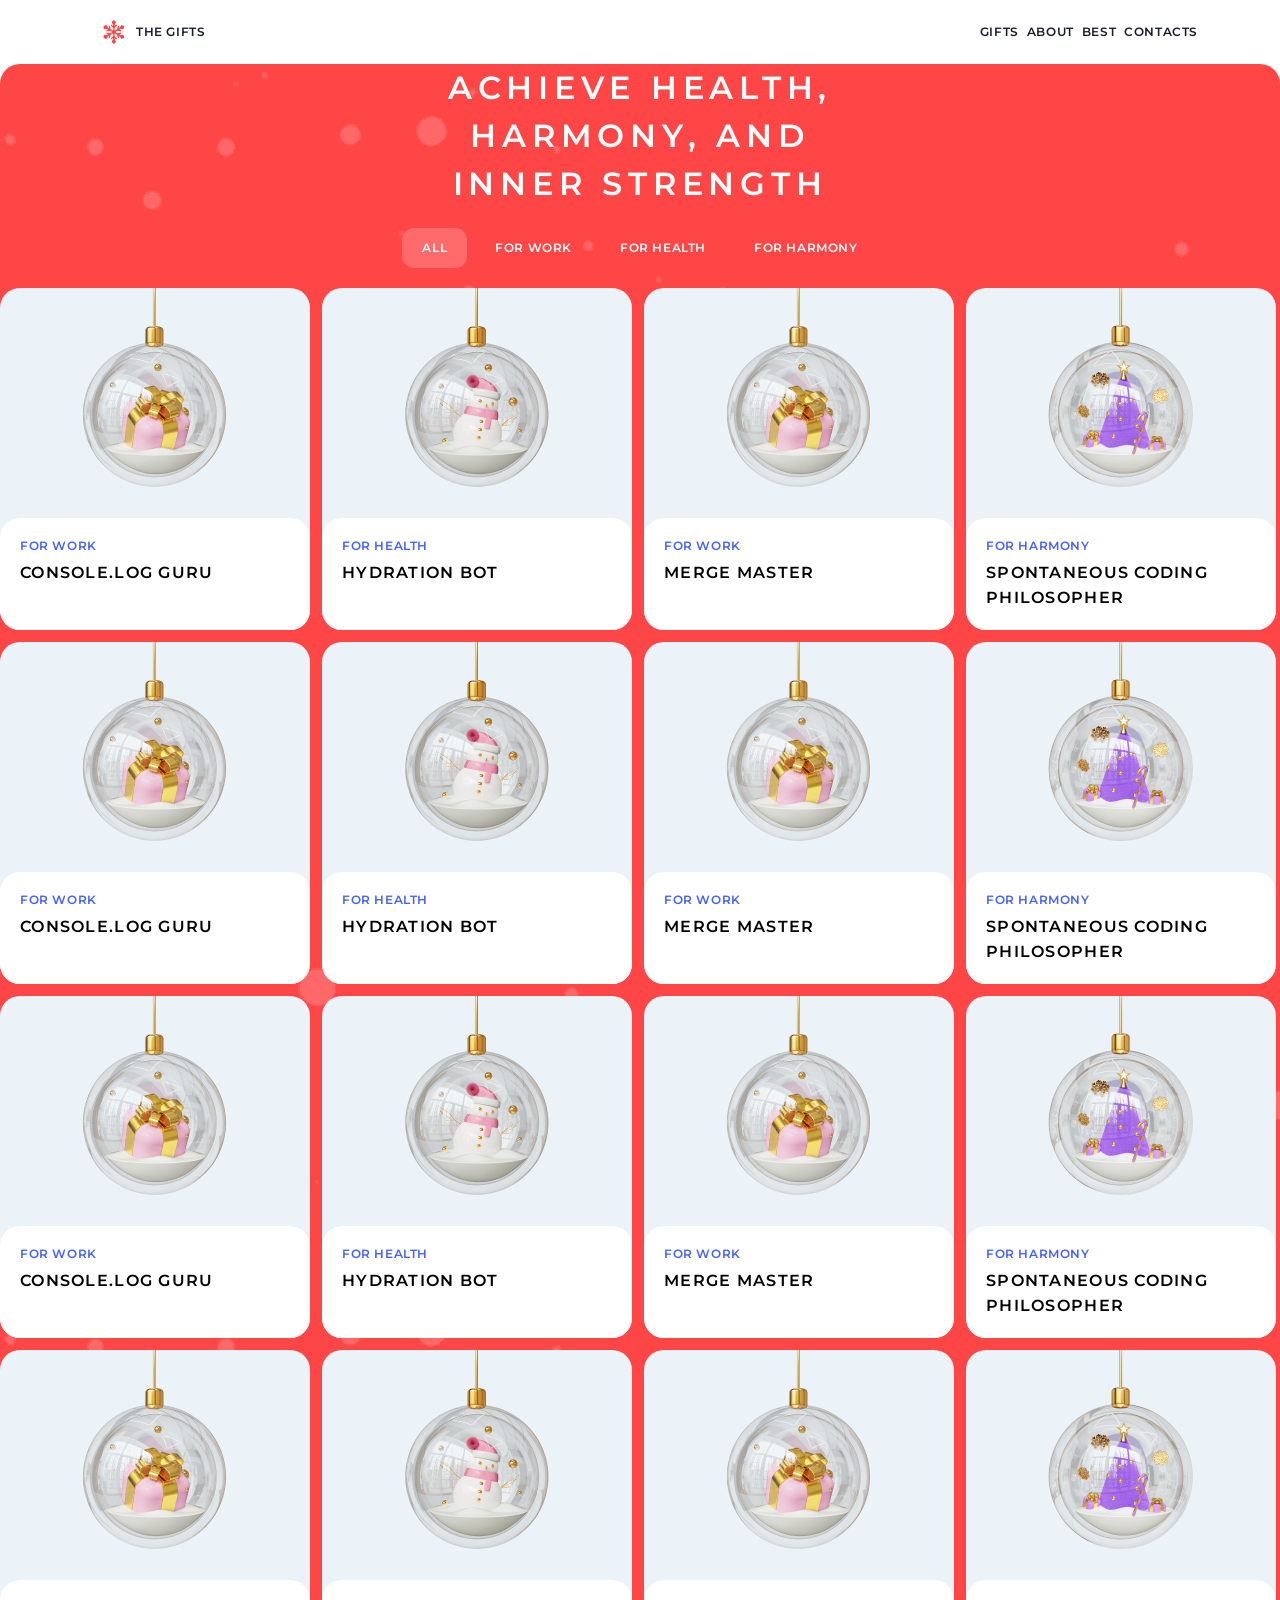
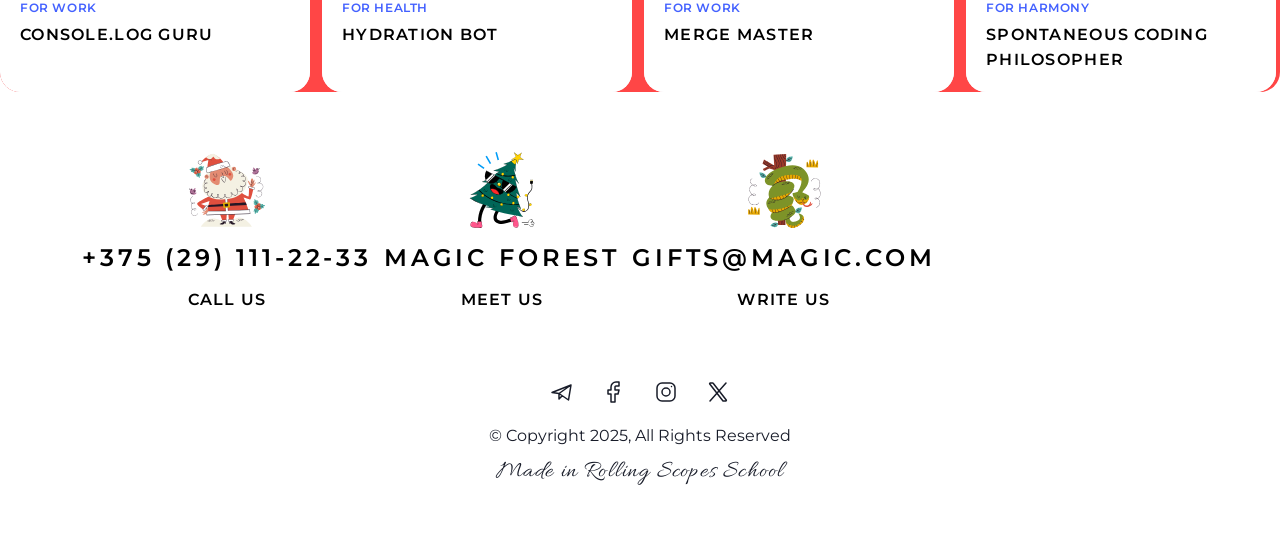
==== gift.html @ 31891e36 "feat: added changes for slider section, link for footer, hover: for button, card, nav bar. Added new" ====
<!DOCTYPE html>
<html lang="en">

<head>
    <meta charset="UTF-8">
    <meta name="viewport" content="width=device-width, initial-scale=1.0">
    <link rel="preconnect" href="https://fonts.googleapis.com">
    <link rel="preconnect" href="https://fonts.gstatic.com" crossorigin>
    <link
        href="https://fonts.googleapis.com/css2?family=Montserrat:ital,wght@0,100..900;1,100..900&family=Oswald:wght@200..700&display=swap"
        rel="stylesheet">
    <link rel="preconnect" href="https://fonts.googleapis.com">
    <link rel="preconnect" href="https://fonts.gstatic.com" crossorigin>
    <link
        href="https://fonts.googleapis.com/css2?family=Allura&family=Montserrat:ital,wght@0,100..900;1,100..900&family=Oswald:wght@200..700&display=swap"
        rel="stylesheet">
    <link rel="stylesheet" href="css/main.css">
    <title>Document</title>
</head>

<body class="container">
    <div class="container container-header">
        <div class="block-logo">
            <a href="index.html" class="logo">
                <img class="icon-logo" src="assets/icons/Vector.svg" alt="logo">
            </a>
            <h4 class="logo"><a href="index.html">the gifts</a></h4>
        </div>

        <div class="nav-bar">
            <div class="gift">gifts</div>
            <div class="about"><a href="#about">about</a></div>
            <div class="best"><a href="#best">best</a></div>
            <div class="nav-contact"><a href="#footer">contacts</a></div>
        </div>
    </div>

    <div class="main">
        <div class="gits">
            <h1 class="h1">Achieve health,<br> harmony, and<br> inner strength</h1>
            <div class="gift-bar">
                <div class="item-gift-bar action-small active">All</div>
                <div class="item-gift-bar action-small">for work</div>
                <div class="item-gift-bar action-small">for health</div>
                <div class="item-gift-bar action-small">for harmony</div>
            </div>



            <div class="container-gift margin-section" id="best">
                <div class="card-list">
                    <div class="card">
                        <img src="assets/img/gift-for-work.png" alt="picture-gift-for-harmony">
                        <div class="conteiner-info-gift">
                            <div class="title-gift h4 tag-purple">For work</div>
                            <div class="description-gift h3">Console.log Guru</div>
                        </div>
                    </div>

                    <div class="card">
                        <img src="assets/img/gift-for-health.png" alt="picture-gift-for-harmony">
                        <div class="conteiner-info-gift">
                            <div class="title-gift h4 tag-purple">For health</div>
                            <div class="description-gift h3">Hydration Bot</div>
                        </div>
                    </div>

                    <div class="card">
                        <img src="assets/img/gift-for-work.png" alt="picture-gift-for-harmony">
                        <div class="conteiner-info-gift">
                            <div class="title-gift h4 tag-purple">For work</div>
                            <div class="description-gift h3">Merge Master</div>
                        </div>
                    </div>

                    <div class="card">
                        <img src="assets/img/gift-for-harmony.png" alt="picture-gift-for-harmony">
                        <div class="conteiner-info-gift">
                            <div class="title-gift h4 tag-purple">For harmony</div>
                            <div class="description-gift h3">Spontaneous Coding Philosopher</div>
                        </div>
                    </div>
                    <div class="card">
                        <img src="assets/img/gift-for-work.png" alt="picture-gift-for-harmony">
                        <div class="conteiner-info-gift">
                            <div class="title-gift h4 tag-purple">For work</div>
                            <div class="description-gift h3">Console.log Guru</div>
                        </div>
                    </div>

                    <div class="card">
                        <img src="assets/img/gift-for-health.png" alt="picture-gift-for-harmony">
                        <div class="conteiner-info-gift">
                            <div class="title-gift h4 tag-purple">For health</div>
                            <div class="description-gift h3">Hydration Bot</div>
                        </div>
                    </div>

                    <div class="card">
                        <img src="assets/img/gift-for-work.png" alt="picture-gift-for-harmony">
                        <div class="conteiner-info-gift">
                            <div class="title-gift h4 tag-purple">For work</div>
                            <div class="description-gift h3">Merge Master</div>
                        </div>
                    </div>

                    <div class="card">
                        <img src="assets/img/gift-for-harmony.png" alt="picture-gift-for-harmony">
                        <div class="conteiner-info-gift">
                            <div class="title-gift h4 tag-purple">For harmony</div>
                            <div class="description-gift h3">Spontaneous Coding Philosopher</div>
                        </div>
                    </div>
                    <div class="card">
                        <img src="assets/img/gift-for-work.png" alt="picture-gift-for-harmony">
                        <div class="conteiner-info-gift">
                            <div class="title-gift h4 tag-purple">For work</div>
                            <div class="description-gift h3">Console.log Guru</div>
                        </div>
                    </div>

                    <div class="card">
                        <img src="assets/img/gift-for-health.png" alt="picture-gift-for-harmony">
                        <div class="conteiner-info-gift">
                            <div class="title-gift h4 tag-purple">For health</div>
                            <div class="description-gift h3">Hydration Bot</div>
                        </div>
                    </div>

                    <div class="card">
                        <img src="assets/img/gift-for-work.png" alt="picture-gift-for-harmony">
                        <div class="conteiner-info-gift">
                            <div class="title-gift h4 tag-purple">For work</div>
                            <div class="description-gift h3">Merge Master</div>
                        </div>
                    </div>

                    <div class="card">
                        <img src="assets/img/gift-for-harmony.png" alt="picture-gift-for-harmony">
                        <div class="conteiner-info-gift">
                            <div class="title-gift h4 tag-purple">For harmony</div>
                            <div class="description-gift h3">Spontaneous Coding Philosopher</div>
                        </div>
                    </div>
                    <div class="card">
                        <img src="assets/img/gift-for-work.png" alt="picture-gift-for-harmony">
                        <div class="conteiner-info-gift">
                            <div class="title-gift h4 tag-purple">For work</div>
                            <div class="description-gift h3">Console.log Guru</div>
                        </div>
                    </div>

                    <div class="card">
                        <img src="assets/img/gift-for-health.png" alt="picture-gift-for-harmony">
                        <div class="conteiner-info-gift">
                            <div class="title-gift h4 tag-purple">For health</div>
                            <div class="description-gift h3">Hydration Bot</div>
                        </div>
                    </div>

                    <div class="card">
                        <img src="assets/img/gift-for-work.png" alt="picture-gift-for-harmony">
                        <div class="conteiner-info-gift">
                            <div class="title-gift h4 tag-purple">For work</div>
                            <div class="description-gift h3">Merge Master</div>
                        </div>
                    </div>

                    <div class="card">
                        <img src="assets/img/gift-for-harmony.png" alt="picture-gift-for-harmony">
                        <div class="conteiner-info-gift">
                            <div class="title-gift h4 tag-purple">For harmony</div>
                            <div class="description-gift h3">Spontaneous Coding Philosopher</div>
                        </div>
                    </div>

                </div>
            </div>
        </div>
    </div>


    <footer class="footer" id="footer">
        <div class="block-contacts">
            <div class="contact-item">
                <img class="img-contacts" src="assets/svg/santa-claus.svg" alt="">
                <div class="action-large">+375 (29) 111-22-33</div>
                <h3 class="h3">Call Us</h3>
            </div>
            <div class="contact-item">
                <img class="img-contacts" src="assets/svg/christmas-tree.svg" alt="">
                <div class="action-large">Magic forest</div>
                <h3 class="h3">meet us</h3>
            </div>
            <div class="contact-item">
                <img class="img-contacts" src="assets/svg/snake.svg" alt="">
                <div class="action-large">gifts@magic.com</div>
                <h3 class="h3">write us</h3>
            </div>
        </div>

        <div class="block-messengers">
            <div class="messengers">
                <img src="assets/svg/telegram.svg" alt="icon-telegram">
                <img src="assets/svg/facebook.svg" alt="icon-facebook">
                <img src="assets/svg/instagram.svg" alt="icon-instagram">
                <img src="assets/svg/twitter.svg" alt="icon-twitter">
            </div>
            <div class="paragraph black">© Copyright 2025, All Rights Reserved</div>
            <div class="caption black"><a href="https://rs.school/courses/javascript-preschool-ru">Made in Rolling
                    Scopes School</a></div>
        </div>
    </footer>



</body>

</html>
---- css/main.css ----
@import url(reset.css);
@import url(variables.css);
@import url(header.css);
@import url(hero-section.css);
@import url(section-about.css);
@import url(slider-section.css);
@import url(section-gift.css);
@import url(section-cta.css);
@import url(footer.css);
@import url(gift.css);



.container {
    max-width: 1440px;
    margin: 0 auto;
}

.main {
    background: url(../assets/bg/bg-snow.png) repeat, var(--primary);
    border-radius: 20px;
    overflow: hidden;
}

.h1 {
    font-family: var(--font-family);
    font-weight: 600;
    font-size: 32px;
    line-height: 150%;
    letter-spacing: 0.18em;
    text-transform: uppercase;
    text-align: center;
    color: var(--static-white);
}

.h2 {
    font-family: var(--font-family);
    font-weight: 600;
    font-size: 24px;
    line-height: 152%;
    letter-spacing: 0.16em;
    text-transform: uppercase;
    text-align: center;
    color: var(--static-white);
}

.h3 {
    font-family: var(--font-family);
    font-weight: 600;
    font-size: 16px;
    line-height: 152%;
    letter-spacing: 0.08em;
    text-transform: uppercase;
}

.h4 {
    font-family: var(--font-family);
    font-weight: 600;
    font-size: 12px;
    line-height: 130%;
    letter-spacing: 0.05em;
    text-transform: uppercase;
    text-align: center;
}

.caption {
    font-family: var(--second-family);
    font-weight: 400;
    font-size: 24px;
    line-height: 100%;
    letter-spacing: 0.05em;
}

.action-large {
    font-family: var(--font-family);
    font-weight: 600;
    font-size: 24px;
    line-height: 152%;
    letter-spacing: 0.16em;
    text-transform: uppercase;
}

.action-small {
    font-family: var(--font-family);
    font-weight: 600;
    font-size: 12px;
    line-height: 130%;
    letter-spacing: 0.05em;
    text-transform: uppercase;
    color: var(--static-white);
}

.paragraph {
    font-family: var(--font-family);
    font-weight: 400;
    font-size: 16px;
    line-height: 148%;
    color: var(--dark);
}

.slider-text {
    font-family: var(--font-family);
    font-weight: 600;
    font-size: 80px;
    text-transform: uppercase;
    text-align: center;
    color: var(--static-white);
}

.primary-color {
    color: var(--primary);
}

.padding-block {
    padding: 60px 82px;
}
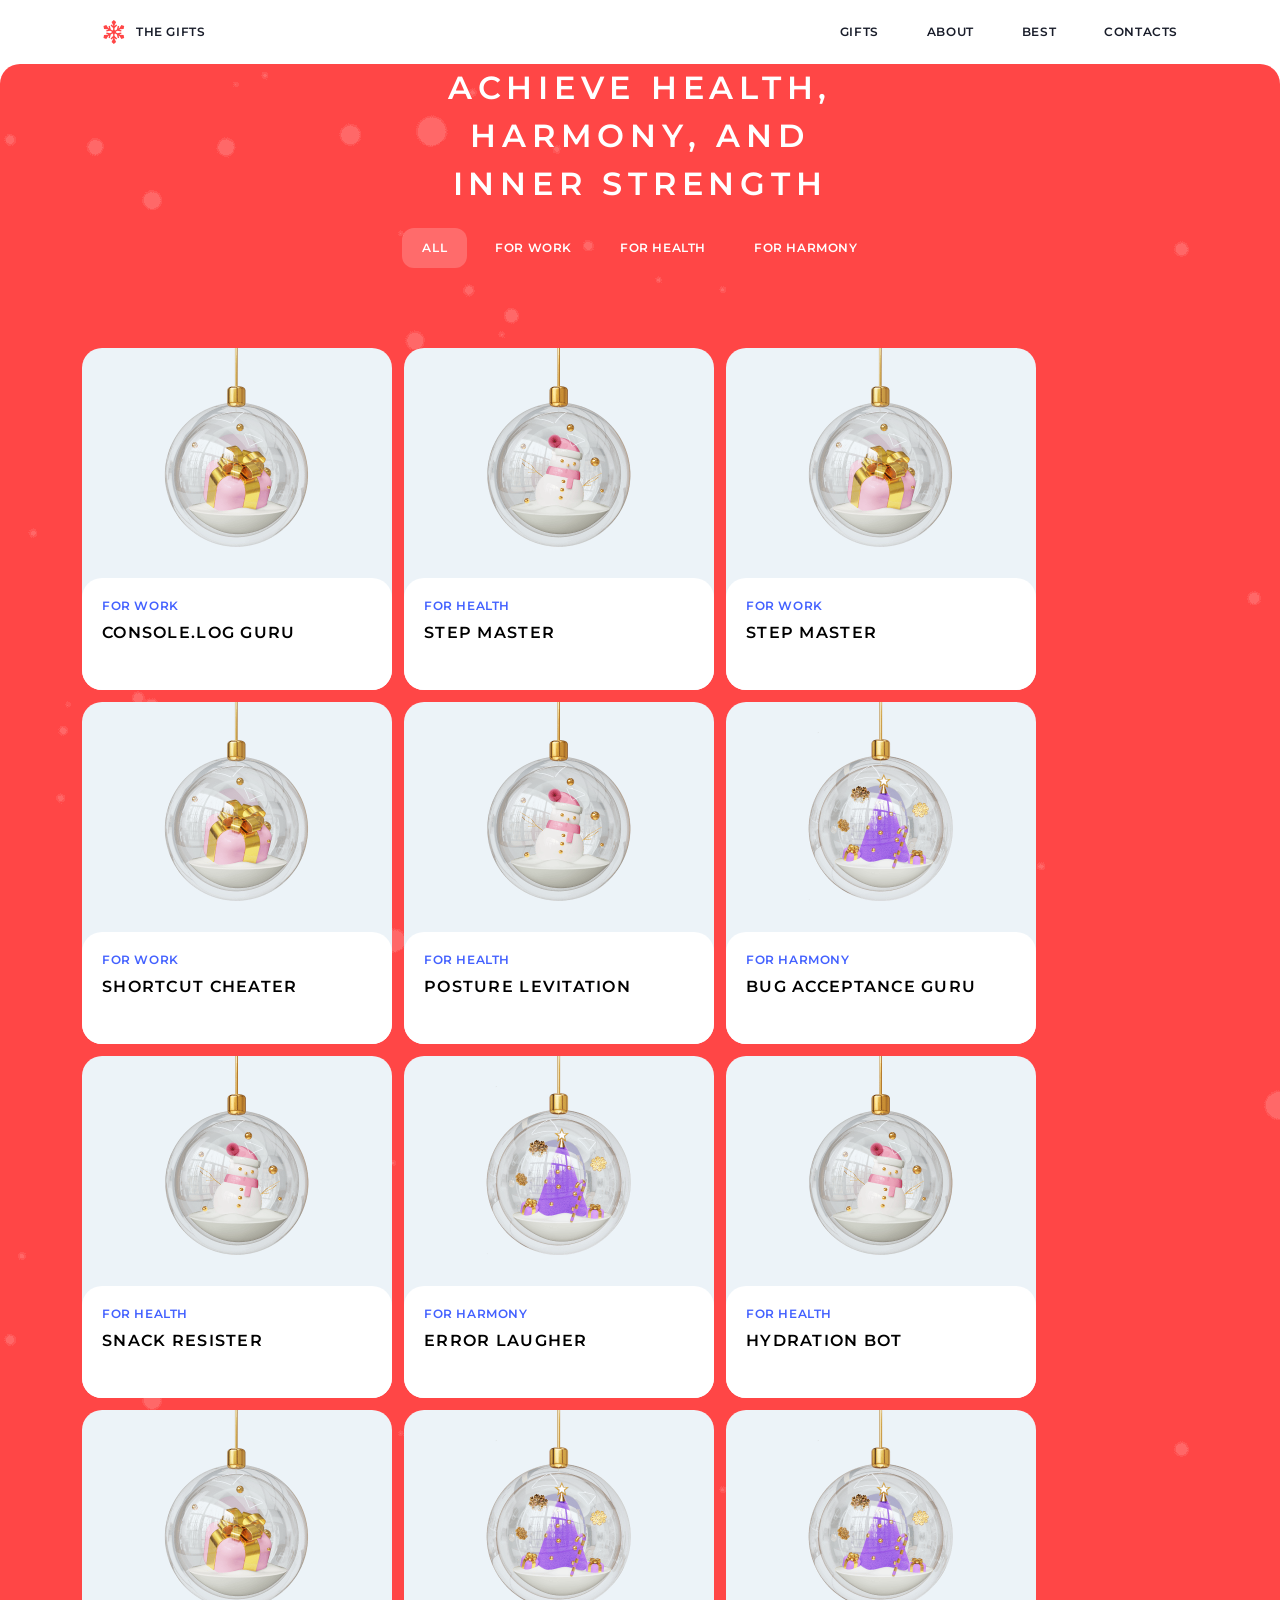
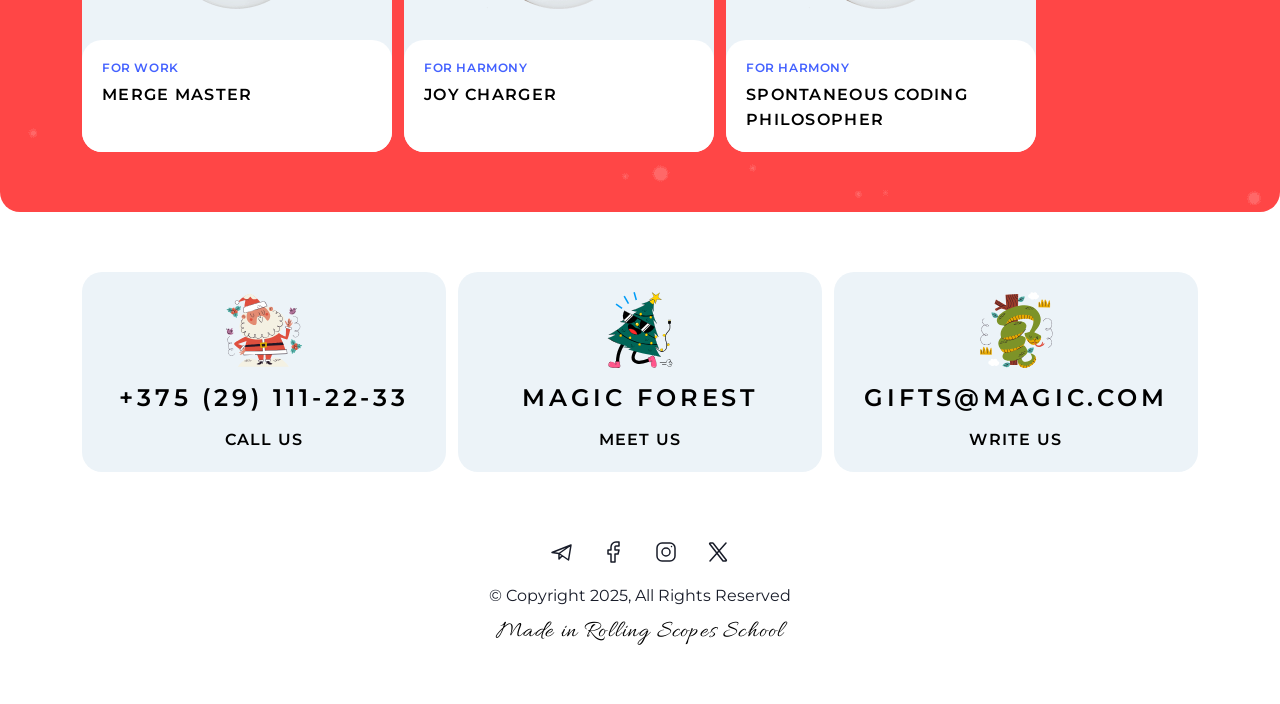
==== commit d22fdd18: "feat: added  changes for gift.html picture cards, position for bg in hero-section and hover for bar " ====
--- a/gift.html
+++ b/gift.html
@@ -14,6 +14,7 @@
     <link
         href="https://fonts.googleapis.com/css2?family=Allura&family=Montserrat:ital,wght@0,100..900;1,100..900&family=Oswald:wght@200..700&display=swap"
         rel="stylesheet">
+    <link rel="icon" href="assets/icons/Vector.svg" type="image/svg+xml">
     <link rel="stylesheet" href="css/main.css">
     <title>Document</title>
 </head>
@@ -28,10 +29,10 @@
         </div>
 
         <div class="nav-bar">
-            <div class="gift">gifts</div>
-            <div class="about"><a href="#about">about</a></div>
-            <div class="best"><a href="#best">best</a></div>
-            <div class="nav-contact"><a href="#footer">contacts</a></div>
+            <div class="nav-item"><a href="gift.html">gifts</a></div>
+            <div class="nav-item"><a href="#about">about</a></div>
+            <div class="nav-item"><a href="#best">best</a></div>
+            <div class="nav-item"><a href="#footer">contacts</a></div>
         </div>
     </div>
 
@@ -47,7 +48,7 @@
 
 
 
-            <div class="container-gift margin-section" id="best">
+            <div class="container-gift padding-block" id="best">
                 <div class="card-list">
                     <div class="card">
                         <img src="assets/img/gift-for-work.png" alt="picture-gift-for-harmony">
@@ -61,6 +62,60 @@
                         <img src="assets/img/gift-for-health.png" alt="picture-gift-for-harmony">
                         <div class="conteiner-info-gift">
                             <div class="title-gift h4 tag-purple">For health</div>
+                            <div class="description-gift h3">Step Master</div>
+                        </div>
+                    </div>
+
+                    <div class="card">
+                        <img src="assets/img/gift-for-work.png" alt="picture-gift-for-harmony">
+                        <div class="conteiner-info-gift">
+                            <div class="title-gift h4 tag-purple">For work</div>
+                            <div class="description-gift h3">Step Master</div>
+                        </div>
+                    </div>
+
+                    <div class="card">
+                        <img src="assets/img/gift-for-work.png" alt="picture-gift-for-harmony">
+                        <div class="conteiner-info-gift">
+                            <div class="title-gift h4 tag-purple">For work</div>
+                            <div class="description-gift h3">Shortcut Cheater</div>
+                        </div>
+                    </div>
+                    <div class="card">
+                        <img src="assets/img/gift-for-health.png" alt="picture-gift-for-harmony">
+                        <div class="conteiner-info-gift">
+                            <div class="title-gift h4 tag-purple">For health</div>
+                            <div class="description-gift h3">Posture Levitation</div>
+                        </div>
+                    </div>
+
+                    <div class="card">
+                        <img src="assets/img/gift-for-harmony.png" alt="picture-gift-for-harmony">
+                        <div class="conteiner-info-gift">
+                            <div class="title-gift h4 tag-purple">For harmony</div>
+                            <div class="description-gift h3">Bug Acceptance Guru</div>
+                        </div>
+                    </div>
+
+                    <div class="card">
+                        <img src="assets/img/gift-for-health.png" alt="picture-gift-for-harmony">
+                        <div class="conteiner-info-gift">
+                            <div class="title-gift h4 tag-purple">For health</div>
+                            <div class="description-gift h3">Snack Resister</div>
+                        </div>
+                    </div>
+
+                    <div class="card">
+                        <img src="assets/img/gift-for-harmony.png" alt="picture-gift-for-harmony">
+                        <div class="conteiner-info-gift">
+                            <div class="title-gift h4 tag-purple">For harmony</div>
+                            <div class="description-gift h3">Error Laugher</div>
+                        </div>
+                    </div>
+                    <div class="card">
+                        <img src="assets/img/gift-for-health.png" alt="picture-gift-for-harmony">
+                        <div class="conteiner-info-gift">
+                            <div class="title-gift h4 tag-purple">For health</div>
                             <div class="description-gift h3">Hydration Bot</div>
                         </div>
                     </div>
@@ -77,127 +132,59 @@
                         <img src="assets/img/gift-for-harmony.png" alt="picture-gift-for-harmony">
                         <div class="conteiner-info-gift">
                             <div class="title-gift h4 tag-purple">For harmony</div>
+                            <div class="description-gift h3">Joy Charger</div>
+                        </div>
+                    </div>
+
+                    <div class="card">
+                        <img src="assets/img/gift-for-harmony.png" alt="picture-gift-for-harmony">
+                        <div class="conteiner-info-gift">
+                            <div class="title-gift h4 tag-purple">For harmony</div>
                             <div class="description-gift h3">Spontaneous Coding Philosopher</div>
                         </div>
                     </div>
-                    <div class="card">
-                        <img src="assets/img/gift-for-work.png" alt="picture-gift-for-harmony">
-                        <div class="conteiner-info-gift">
-                            <div class="title-gift h4 tag-purple">For work</div>
-                            <div class="description-gift h3">Console.log Guru</div>
-                        </div>
-                    </div>
-
-                    <div class="card">
-                        <img src="assets/img/gift-for-health.png" alt="picture-gift-for-harmony">
-                        <div class="conteiner-info-gift">
-                            <div class="title-gift h4 tag-purple">For health</div>
-                            <div class="description-gift h3">Hydration Bot</div>
-                        </div>
-                    </div>
-
-                    <div class="card">
-                        <img src="assets/img/gift-for-work.png" alt="picture-gift-for-harmony">
-                        <div class="conteiner-info-gift">
-                            <div class="title-gift h4 tag-purple">For work</div>
-                            <div class="description-gift h3">Merge Master</div>
-                        </div>
-                    </div>
-
-                    <div class="card">
-                        <img src="assets/img/gift-for-harmony.png" alt="picture-gift-for-harmony">
-                        <div class="conteiner-info-gift">
-                            <div class="title-gift h4 tag-purple">For harmony</div>
-                            <div class="description-gift h3">Spontaneous Coding Philosopher</div>
-                        </div>
-                    </div>
-                    <div class="card">
-                        <img src="assets/img/gift-for-work.png" alt="picture-gift-for-harmony">
-                        <div class="conteiner-info-gift">
-                            <div class="title-gift h4 tag-purple">For work</div>
-                            <div class="description-gift h3">Console.log Guru</div>
-                        </div>
-                    </div>
-
-                    <div class="card">
-                        <img src="assets/img/gift-for-health.png" alt="picture-gift-for-harmony">
-                        <div class="conteiner-info-gift">
-                            <div class="title-gift h4 tag-purple">For health</div>
-                            <div class="description-gift h3">Hydration Bot</div>
-                        </div>
-                    </div>
-
-                    <div class="card">
-                        <img src="assets/img/gift-for-work.png" alt="picture-gift-for-harmony">
-                        <div class="conteiner-info-gift">
-                            <div class="title-gift h4 tag-purple">For work</div>
-                            <div class="description-gift h3">Merge Master</div>
-                        </div>
-                    </div>
-
-                    <div class="card">
-                        <img src="assets/img/gift-for-harmony.png" alt="picture-gift-for-harmony">
-                        <div class="conteiner-info-gift">
-                            <div class="title-gift h4 tag-purple">For harmony</div>
-                            <div class="description-gift h3">Spontaneous Coding Philosopher</div>
-                        </div>
-                    </div>
-                    <div class="card">
-                        <img src="assets/img/gift-for-work.png" alt="picture-gift-for-harmony">
-                        <div class="conteiner-info-gift">
-                            <div class="title-gift h4 tag-purple">For work</div>
-                            <div class="description-gift h3">Console.log Guru</div>
-                        </div>
-                    </div>
-
-                    <div class="card">
-                        <img src="assets/img/gift-for-health.png" alt="picture-gift-for-harmony">
-                        <div class="conteiner-info-gift">
-                            <div class="title-gift h4 tag-purple">For health</div>
-                            <div class="description-gift h3">Hydration Bot</div>
-                        </div>
-                    </div>
-
-                    <div class="card">
-                        <img src="assets/img/gift-for-work.png" alt="picture-gift-for-harmony">
-                        <div class="conteiner-info-gift">
-                            <div class="title-gift h4 tag-purple">For work</div>
-                            <div class="description-gift h3">Merge Master</div>
-                        </div>
-                    </div>
-
-                    <div class="card">
-                        <img src="assets/img/gift-for-harmony.png" alt="picture-gift-for-harmony">
-                        <div class="conteiner-info-gift">
-                            <div class="title-gift h4 tag-purple">For harmony</div>
-                            <div class="description-gift h3">Spontaneous Coding Philosopher</div>
-                        </div>
-                    </div>
+                    
 
                 </div>
             </div>
         </div>
     </div>
 
-
-    <footer class="footer" id="footer">
+    <footer class="footer container" id="footer padding-block ">
         <div class="block-contacts">
-            <div class="contact-item">
-                <img class="img-contacts" src="assets/svg/santa-claus.svg" alt="">
-                <div class="action-large">+375 (29) 111-22-33</div>
-                <h3 class="h3">Call Us</h3>
-            </div>
-            <div class="contact-item">
-                <img class="img-contacts" src="assets/svg/christmas-tree.svg" alt="">
-                <div class="action-large">Magic forest</div>
-                <h3 class="h3">meet us</h3>
-            </div>
-            <div class="contact-item">
-                <img class="img-contacts" src="assets/svg/snake.svg" alt="">
-                <div class="action-large">gifts@magic.com</div>
-                <h3 class="h3">write us</h3>
-            </div>
-        </div>
+            <div class="card-contact">
+                <a href="tel:+375291112233" class="a-footer">
+                    <div class="contact-item">
+                        <img class="img-contacts" src="assets/svg/santa-claus.svg" alt="picture-santa">
+                        <div class="action-large ">+375 (29) 111-22-33</div>
+                        <h3 class="h3">Call Us</h3>
+                    </div>
+                </a>
+            </div>
+
+
+            <div class="card-contact">
+                <a class="a-footer"
+                    href="https://www.google.com/maps/@51.5173302,46.0838814,3a,75y,172.06h,90.85t/data=!3m8!1e1!3m6!1sCIHM0ogKEICAgIDqherZeg!2e10!3e11!6shttps:%2F%2Flh3.googleusercontent.com%2Fgpms-cs-s%2FAFfmt2a-4nd6BRWICSt-x8SPOOaTMstvXsOlMEpcivvaaw2WWBfzcv19Ww1nZaesm0DPF5uEU5qFhz6AxJCyDgBkfL9a1NJv1DALP4nTRN8TdKcw6R88hcYOHBpQETfvZCVCg_m7S4Wo%3Dw900-h600-k-no-pi-0.8531971121417996-ya349.55671391404906-ro0-fo100!7i12000!8i6000?entry=ttu&g_ep=EgoyMDI2MDQwMS4wIKXMDSoASAFQAw%3D%3D">
+                    <div class="contact-item">
+                        <img class="img-contacts" src="assets/svg/christmas-tree.svg" alt="picture-cristmas-tree">
+                        <div class="action-large ">Magic forest</div>
+                        <h3 class="h3">meet us</h3>
+                    </div>
+                </a>
+            </div>
+
+            <div class="card-contact">
+                <a href="mailto:gifts@magic.com" class="a-footer">
+                    <div class="contact-item">
+                        <img class="img-contacts" src="assets/svg/snake.svg" alt="picture-snake">
+                        <div class="action-large ">gifts@magic.com</div>
+                        <h3 class="h3">write us</h3>
+                    </div>
+                </a>
+            </div>
+        </div>
+
 
         <div class="block-messengers">
             <div class="messengers">
@@ -207,13 +194,12 @@
                 <img src="assets/svg/twitter.svg" alt="icon-twitter">
             </div>
             <div class="paragraph black">© Copyright 2025, All Rights Reserved</div>
-            <div class="caption black"><a href="https://rs.school/courses/javascript-preschool-ru">Made in Rolling
+            <div class="caption"><a href="https://rs.school/courses/javascript-preschool-ru">Made in Rolling
                     Scopes School</a></div>
         </div>
     </footer>
 
 
-
 </body>
 
 </html>
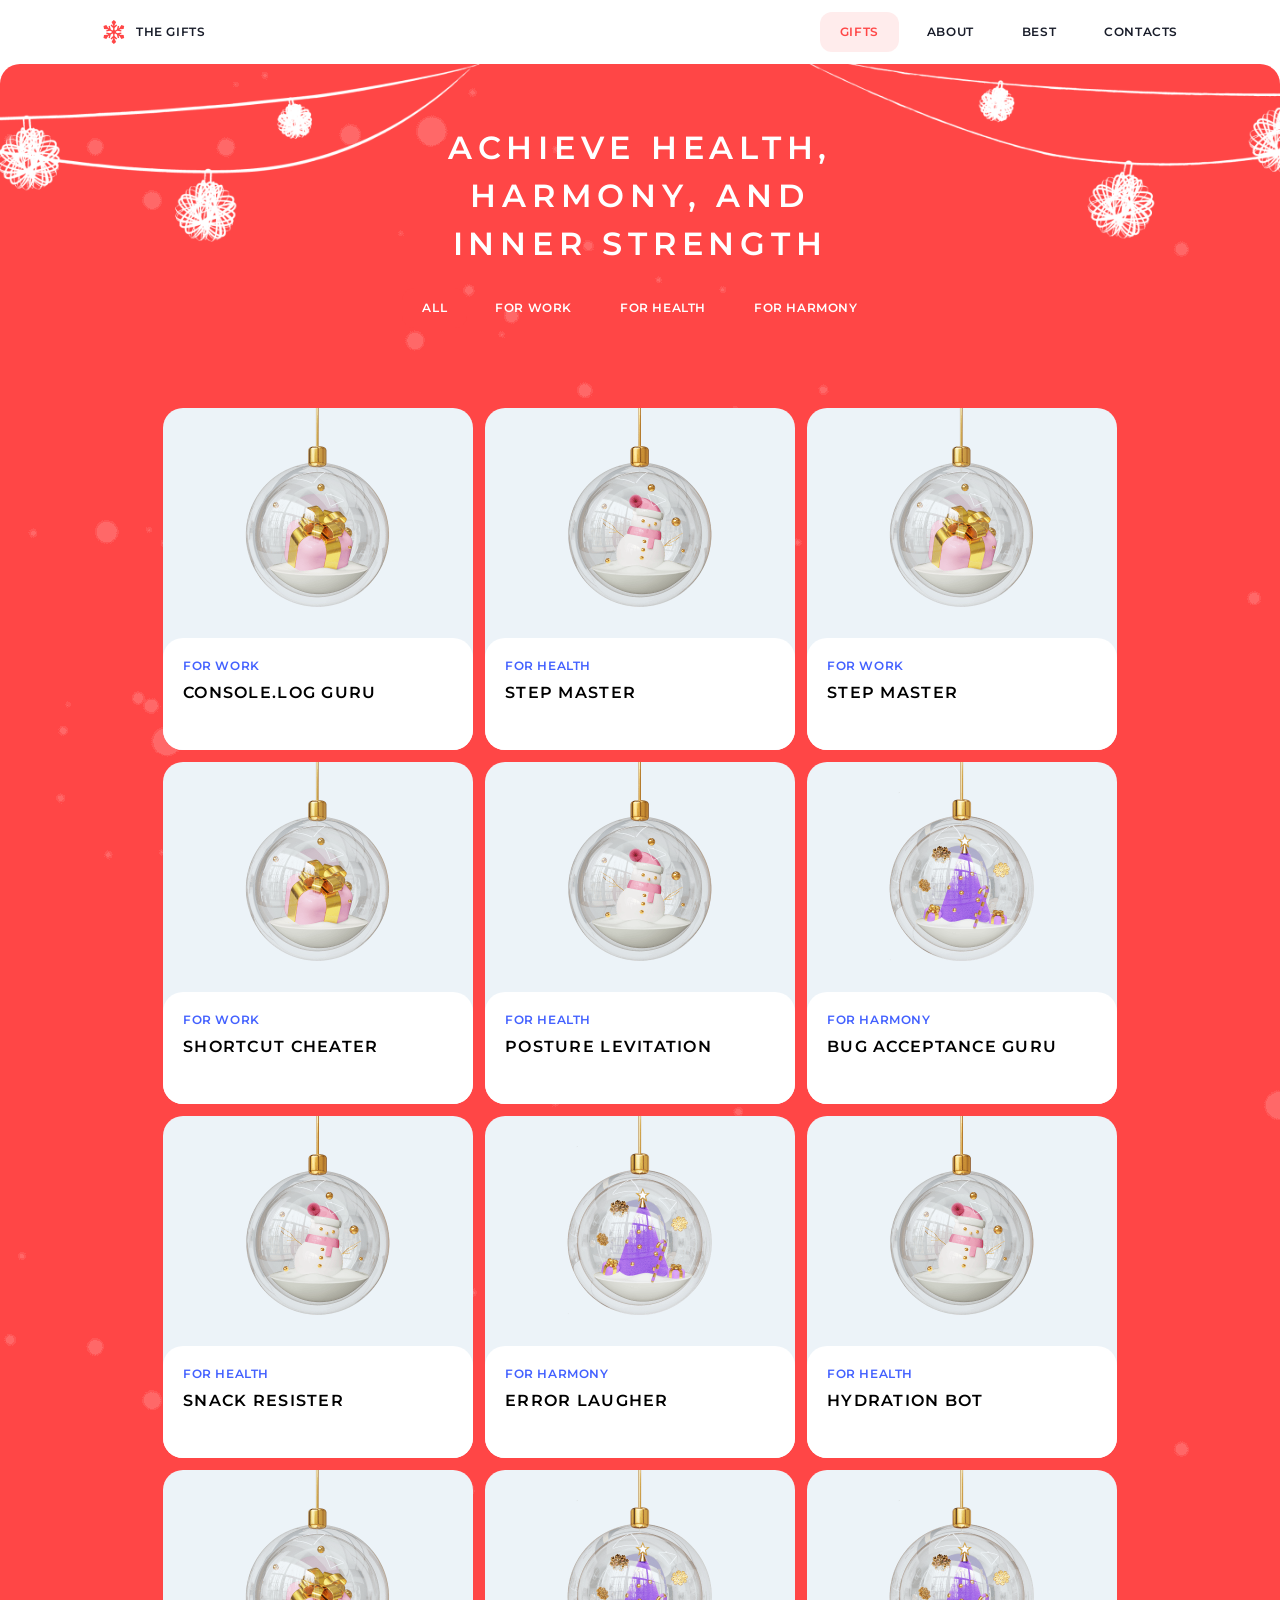
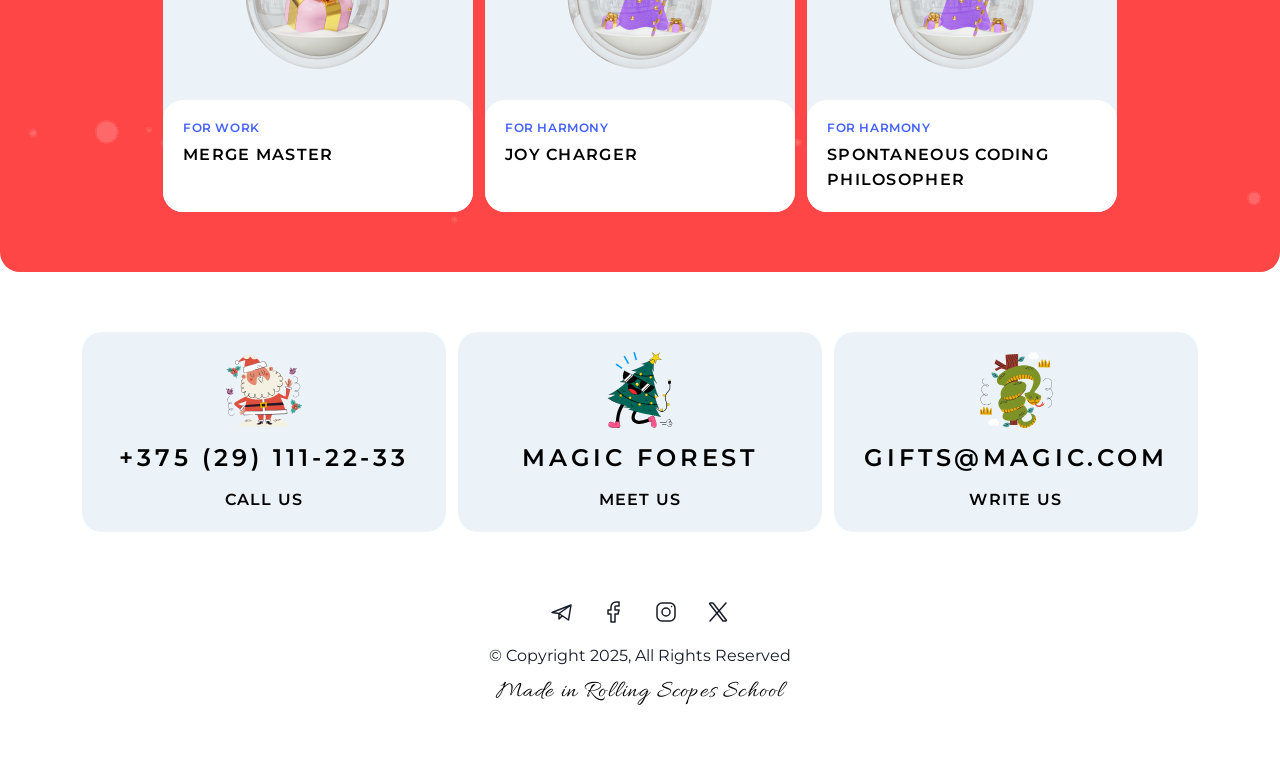
==== commit e186352d: "fix: errors after  submit" ====
--- a/gift.html
+++ b/gift.html
@@ -29,16 +29,31 @@
         </div>
 
         <div class="nav-bar">
-            <div class="nav-item"><a href="gift.html">gifts</a></div>
+            <div class="nav-item active"><a href="gift.html">gifts</a></div>
             <div class="nav-item"><a href="#about">about</a></div>
             <div class="nav-item"><a href="#best">best</a></div>
             <div class="nav-item"><a href="#footer">contacts</a></div>
         </div>
+
+        <div class="menu">
+            <input type="checkbox" id="burger-checkbox" class="burger-checkbox">
+            <label for="burger-checkbox" class="burger"></label>
+            <ul class="menu-list">
+                <li class="menu-item"><a href="gift.html">gifts</a></li>
+                <li class="menu-item"><a href="#about">about</a></li>
+                <li class="menu-item"><a href="#best">best</a></li>
+                <li class="menu-item"><a href="#footer">contacts</a></li>
+            </ul>
+        </div>
     </div>
+
 
     <div class="main">
         <div class="gits">
-            <h1 class="h1">Achieve health,<br> harmony, and<br> inner strength</h1>
+            <div class="bg-garland">
+                <h1 class="h1 ">Achieve health,<br> harmony, and<br> inner strength</h1>
+            </div>
+
             <div class="gift-bar">
                 <div class="item-gift-bar action-small active">All</div>
                 <div class="item-gift-bar action-small">for work</div>
@@ -150,7 +165,7 @@
         </div>
     </div>
 
-    <footer class="footer container" id="footer padding-block ">
+    <footer class="footer container padding-block " id="footer">
         <div class="block-contacts">
             <div class="card-contact">
                 <a href="tel:+375291112233" class="a-footer">
--- a/css/main.css
+++ b/css/main.css
@@ -8,6 +8,7 @@
 @import url(section-cta.css);
 @import url(footer.css);
 @import url(gift.css);
+
 
 
 
@@ -115,3 +116,9 @@
     padding: 60px 82px;
 }
 
+@media (max-width: 768px) {
+
+    .padding-block {
+        padding: 60px 8px;
+    }
+}
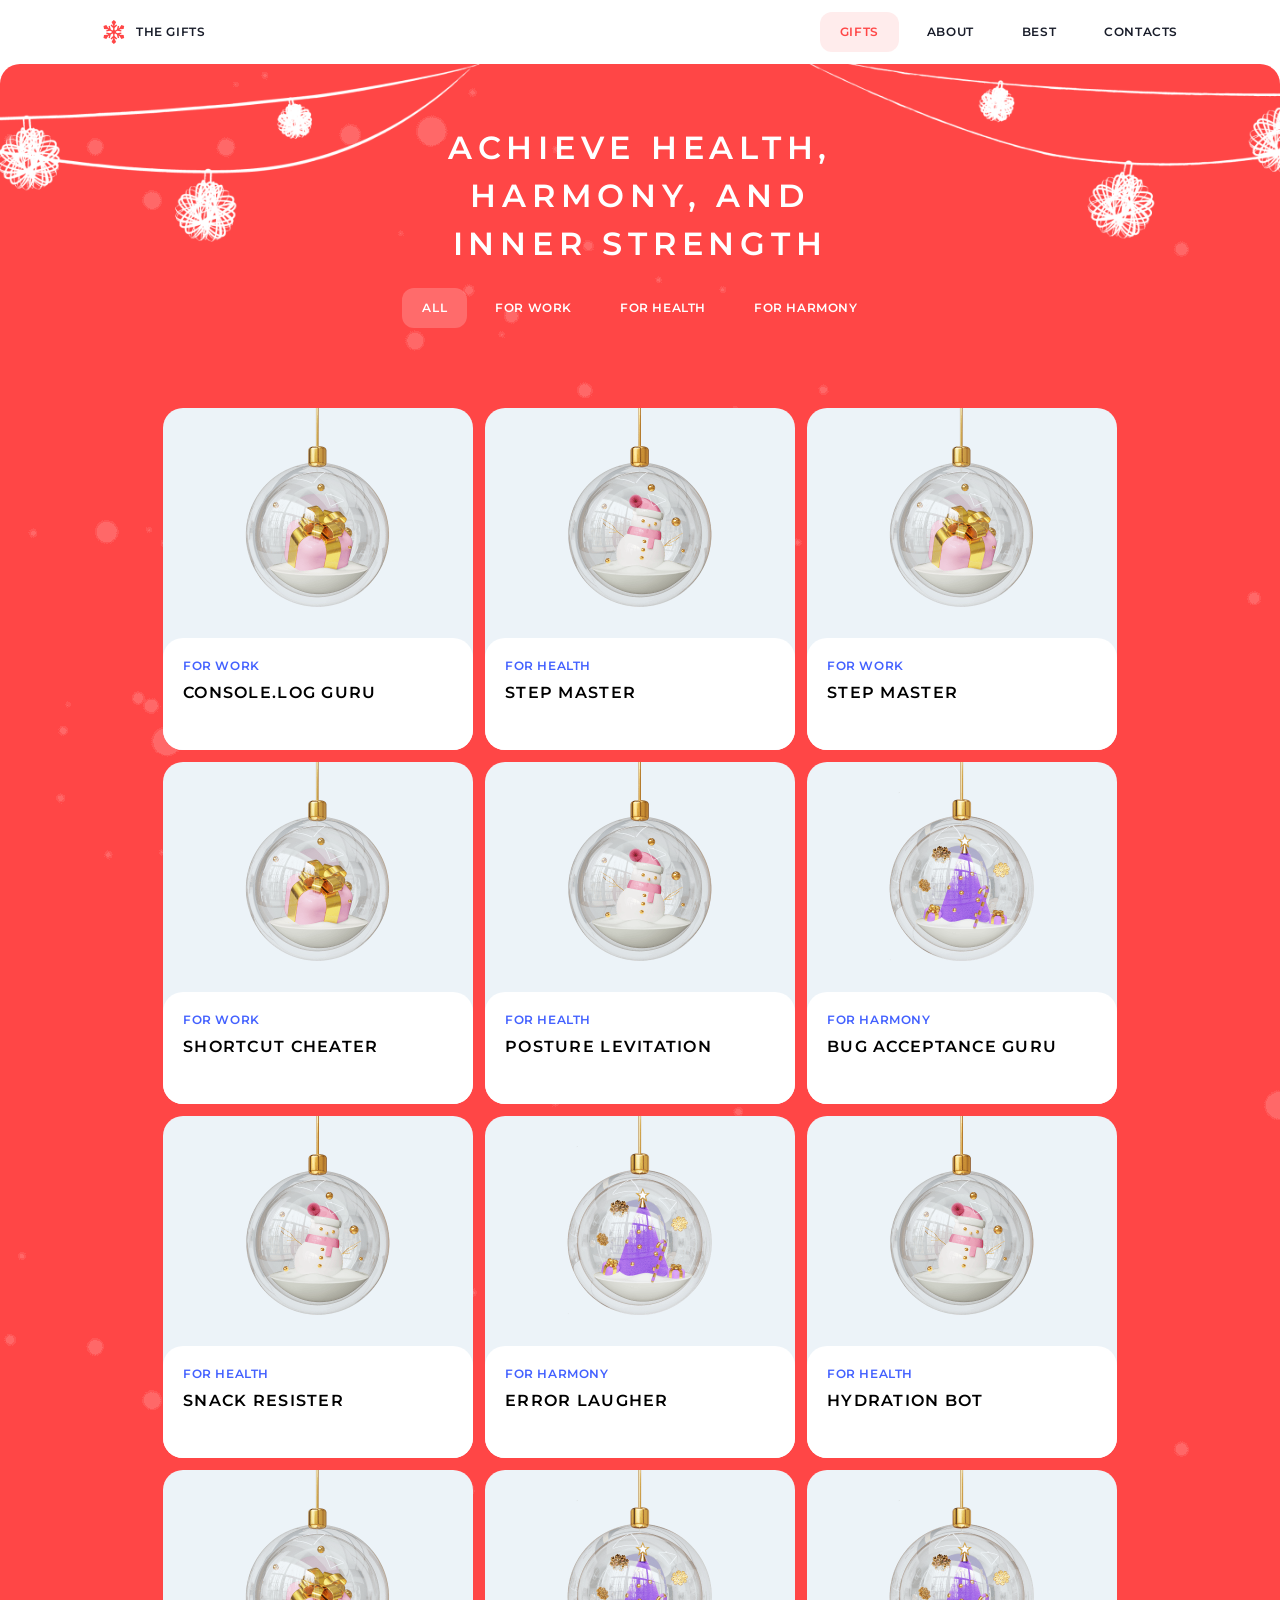
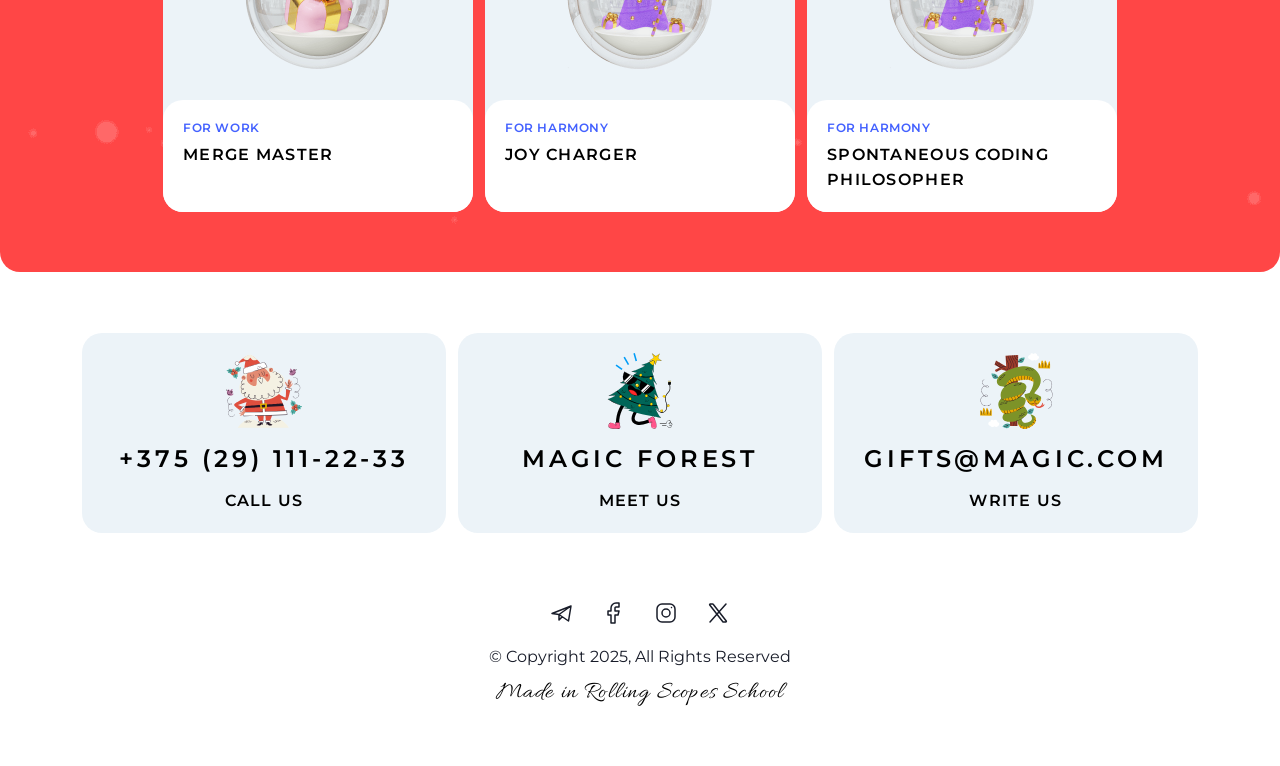
==== commit 58b52e14: "fix: fixed errors after submit" ====
--- a/gift.html
+++ b/gift.html
@@ -165,14 +165,14 @@
         </div>
     </div>
 
-    <footer class="footer container padding-block " id="footer">
+    <footer class="footer gift-footer container" id="footer">
         <div class="block-contacts">
             <div class="card-contact">
                 <a href="tel:+375291112233" class="a-footer">
                     <div class="contact-item">
                         <img class="img-contacts" src="assets/svg/santa-claus.svg" alt="picture-santa">
                         <div class="action-large ">+375 (29) 111-22-33</div>
-                        <h3 class="h3">Call Us</h3>
+                        <div class="h3">Call Us</div>
                     </div>
                 </a>
             </div>
@@ -184,7 +184,7 @@
                     <div class="contact-item">
                         <img class="img-contacts" src="assets/svg/christmas-tree.svg" alt="picture-cristmas-tree">
                         <div class="action-large ">Magic forest</div>
-                        <h3 class="h3">meet us</h3>
+                        <div class="h3">meet us</div>
                     </div>
                 </a>
             </div>
@@ -194,7 +194,7 @@
                     <div class="contact-item">
                         <img class="img-contacts" src="assets/svg/snake.svg" alt="picture-snake">
                         <div class="action-large ">gifts@magic.com</div>
-                        <h3 class="h3">write us</h3>
+                        <div class="h3">write us</div>
                     </div>
                 </a>
             </div>
